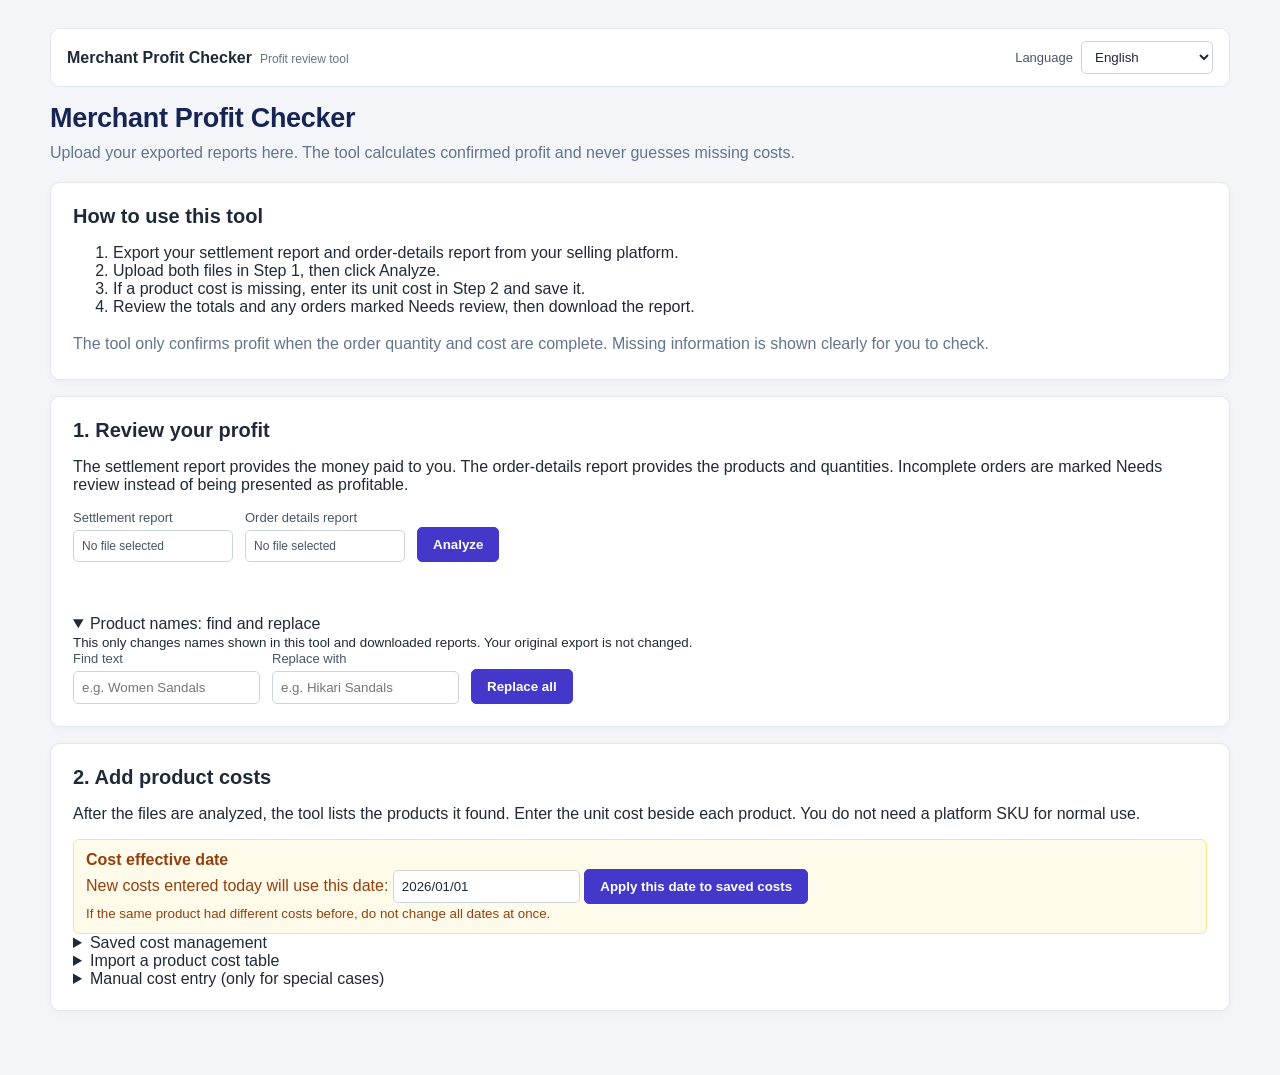
==== static/index.html @ 29466c90 "Add files via upload" ====
<!doctype html>
<html lang="en">
<head>
  <meta charset="utf-8">
  <meta name="viewport" content="width=device-width,initial-scale=1">
  <title>Merchant Profit Checker</title>
  <link rel="stylesheet" href="styles.css?v=20260925-1">
</head>
<body>
<main>
  <style>
    .app-header{display:flex;justify-content:space-between;align-items:center;gap:16px;background:#fff;border:1px solid #e2e8f0;border-radius:10px;padding:12px 16px;margin-bottom:16px}
    .app-header .version{color:#64748b;font-size:12px;margin-left:8px}
    .language-picker{display:flex;align-items:center;gap:8px;min-width:auto}
    .language-picker select{padding:7px 9px;border:1px solid #cbd5e1;border-radius:5px;background:#fff;color:#1e293b}
    .file-picker input[type=file]{position:absolute;width:1px;height:1px;opacity:0}
    .file-picker .file-name{display:block;color:#475569;font-size:12px;white-space:nowrap;overflow:hidden;text-overflow:ellipsis;max-width:280px;border:1px solid #cbd5e1;border-radius:5px;padding:8px;cursor:pointer;background:#fff}
  </style>

  <header class="app-header">
    <div><strong data-i18n="appTitle">Merchant Profit Checker</strong><span class="version" data-i18n="version">Profit review tool</span></div>
    <label class="language-picker"><span data-i18n="language">Language</span><select id="language-select">
      <option value="en">English</option><option value="zh">中文</option><option value="ms">Bahasa Melayu</option>
    </select></label>
  </header>

  <h1 data-i18n="pageTitle">Merchant Profit Checker</h1>
  <p class="sub" data-i18n="safeNotice">Upload your exported reports here. The tool calculates confirmed profit and never guesses missing costs.</p>

  <section id="usage-guide">
    <h2 data-i18n="howTitle">How to use this tool</h2>
    <ol>
      <li data-i18n="howStep1">Export your settlement report and order-details report from your selling platform.</li>
      <li data-i18n="howStep2">Upload both files in Step 1, then click Analyze.</li>
      <li data-i18n="howStep3">If a product cost is missing, enter its unit cost in Step 2 and save it.</li>
      <li data-i18n="howStep4">Review the totals and any orders marked Needs review, then download the report.</li>
    </ol>
    <p class="sub" data-i18n="howNote">The tool only confirms profit when the order quantity and cost are complete. Missing information is shown clearly for you to check.</p>
  </section>

  <section>
    <h2 data-i18n="step1Title">1. Review your profit</h2>
    <p data-i18n="step1Hint">The settlement report provides the money paid to you. The order-details report provides the products and quantities. Incomplete orders are marked Needs review instead of being presented as profitable.</p>
    <form id="analyse">
      <input type="hidden" name="platform" value="auto">
      <label class="file-picker"><span data-i18n="incomeLabel">Settlement report</span><input name="income" type="file" accept=".xlsx,.csv,.tsv" required><span class="file-name" data-empty-file="fileNone">No file selected</span></label>
      <label class="file-picker"><span data-i18n="ordersLabel">Order details report</span><input name="orders" type="file" accept=".xlsx,.csv,.tsv" required><span class="file-name" data-empty-file="fileNone">No file selected</span></label>
      <button data-i18n="analyseButton">Analyze</button>
    </form>
    <div id="summary"></div>
    <p><a id="download" hidden href="/api/download/latest" data-i18n="downloadExcel">Download Excel report</a>　<a id="download-csv" hidden href="/api/download/csv" data-i18n="downloadCsv">Download current order results (CSV)</a></p>
    <div id="missing"></div>
    <details id="name-replace-panel" open>
      <summary data-i18n="renameSummary">Product names: find and replace</summary>
      <small data-i18n="renameHint">This only changes names shown in this tool and downloaded reports. Your original export is not changed.</small>
      <form id="name-replace"><label data-i18n="findText">Find text<input name="find" placeholder="e.g. Women Sandals" data-i18n-placeholder="findPlaceholder" required></label><label data-i18n="replaceText">Replace with<input name="replace" placeholder="e.g. Hikari Sandals" data-i18n-placeholder="replacePlaceholder"></label><button data-i18n="replaceButton">Replace all</button></form>
    </details>
    <div id="orders"></div>
  </section>

  <section>
    <h2 data-i18n="step2Title">2. Add product costs</h2>
    <p data-i18n="step2Hint">After the files are analyzed, the tool lists the products it found. Enter the unit cost beside each product. You do not need a platform SKU for normal use.</p>
    <div class="warning"><b data-i18n="effectiveDateTitle">Cost effective date</b><br><span data-i18n="effectiveDateHint">New costs entered today will use this date:</span> <input id="global-effective-date" value="2026/01/01"> <button id="retime-costs" type="button" data-i18n="retimeButton">Apply this date to saved costs</button><br><small data-i18n="effectiveDateNote">If the same product had different costs before, do not change all dates at once.</small></div>
    <details><summary data-i18n="savedCostsSummary">Saved cost management</summary><small data-i18n="savedCostsHint">Search products and update all variations or one variation. Your report and downloads refresh after saving.</small><br><button id="open-cost-manager" type="button" data-i18n="openCostsButton">Open saved costs</button><div id="cost-manager" hidden></div></details>
    <details><summary data-i18n="costTableSummary">Import a product cost table</summary><small data-i18n="costTableHint">Use columns such as Platform, SKU, Product Name, Unit Cost, Currency and Effective Date. Rows matching the detected platform apply now; other platform rows are retained separately.</small><p><a href="/api/download/cost-template" data-i18n="costTableTemplate">Download cost table template</a></p><form id="cost-table"><label class="file-picker"><span data-i18n="costTableFileLabel">Product cost table</span><input name="cost_table" type="file" accept=".csv,.tsv,.xlsx" required><span class="file-name" data-empty-file="fileNone">No file selected</span></label><button data-i18n="costTableImportButton">Import cost table</button></form><p id="cost-table-result" class="sub"></p></details>
    <details><summary data-i18n="manualCostSummary">Manual cost entry (only for special cases)</summary><form id="cost"><label data-i18n="platformSkuLabel">Platform SKU ID<input name="sku_id" required></label><label data-i18n="unitCostLabel">Unit cost (RM)<input name="amount" type="number" min="0" step="0.01" required></label><label data-i18n="effectiveFromLabel">Effective date<input name="effective_from" placeholder="2026/08/01"></label><label data-i18n="noteLabel">Note<input name="note"></label><button data-i18n="saveCostButton">Save cost</button></form></details>
  </section>
</main>
<script src="app.js?v=20261002-12"></script>
</body>
</html>
---- static/styles.css ----
:root{font-family:"Segoe UI","Microsoft YaHei",Arial,sans-serif;color:#1f2937;background:#f3f5f8}*{box-sizing:border-box}body{margin:0}main{max-width:1220px;margin:0 auto;padding:28px 20px 64px}h1{margin:0;color:#172554;font-size:27px;letter-spacing:-.3px}h2{margin:0;color:#1f2937;font-size:20px}.sub{color:#64748b;margin:7px 0 0;line-height:1.55}section{background:#fff;border:1px solid #e2e8f0;border-radius:10px;padding:22px;margin-top:16px;box-shadow:0 2px 8px #0f172a08}form{display:flex;flex-wrap:wrap;gap:12px;align-items:end}label{display:grid;gap:5px;font-size:13px;min-width:160px;color:#475569}input{padding:8px;border:1px solid #cbd5e1;border-radius:5px;background:#fff;color:#1e293b}input:focus{outline:2px solid #bfdbfe;border-color:#60a5fa}button{background:#4338ca;color:#fff;border:1px solid #4338ca;border-radius:5px;padding:9px 15px;font-weight:600;cursor:pointer}button:hover{background:#3730a3}.warning{color:#92400e;background:#fffbeb;border:1px solid #fde68a;padding:11px 12px;border-radius:6px}.cards{display:grid;grid-template-columns:repeat(auto-fit,minmax(155px,1fr));gap:10px;margin-top:18px}.cards b{background:#fff;border:1px solid #dbe4ef;border-top:3px solid #4f46e5;padding:12px;border-radius:7px;color:#334155;line-height:1.4;font-size:14px}.cards b:nth-child(2){border-top-color:#0f766e}.cards b:nth-child(3){border-top-color:#2563eb}table{border-collapse:separate;border-spacing:0;width:100%;font-size:13px;margin:0}th,td{padding:9px 8px;border-right:1px solid #e5eaf0;border-bottom:1px solid #e5eaf0;text-align:left;vertical-align:top;background:#fff}th{background:#f8fafc;color:#334155;font-weight:650;white-space:nowrap;border-top:1px solid #e5eaf0}th:first-child,td:first-child{border-left:1px solid #e5eaf0}pre{white-space:pre-wrap;background:#172033;color:#dbeafe;padding:12px;border-radius:7px;max-height:300px;overflow:auto}.message{color:#b91c1c}code{background:#eef2ff;padding:2px 4px;border-radius:3px}.order-table-wrap{overflow:auto;max-height:620px;border:1px solid #dbe4ef;border-radius:7px;background:#fff}.order-table-wrap table{min-width:950px}.order-table-wrap thead{position:sticky;top:0;z-index:1}.order-table-wrap input{width:96px;padding:6px}.order-table-wrap small{color:#b45309}.order-heading{display:flex;justify-content:space-between;gap:16px;align-items:flex-start;margin-bottom:10px}.order-heading h3{margin:0;color:#1f2937;font-size:18px}.column-options{position:relative;flex:none}.column-options>button{font-size:13px;padding:7px 11px}.column-options #column-menu{position:absolute;right:0;z-index:4;background:#fff;border:1px solid #cbd5e1;border-radius:7px;box-shadow:0 9px 26px #0f172a22;width:240px;max-height:310px;overflow:auto;padding:6px}.column-options #column-menu label{display:flex;align-items:center;gap:6px;min-width:0;padding:5px 3px;font-size:12px}.column-options #column-menu input{margin:0;padding:0;flex:none}.filter-toggle,.sort-toggle{padding:1px 4px;margin-left:3px;background:#fff;color:#64748b;border:1px solid #cbd5e1;border-radius:3px;font-size:11px;font-weight:600}.filter-toggle:hover,.sort-toggle:hover{background:#eff6ff;color:#2563eb;border-color:#93c5fd}.active-filter{background:#dbeafe!important;color:#1d4ed8!important;border-color:#93c5fd!important}.order-table-wrap td:first-child{max-width:280px}.filter-menu{position:absolute;z-index:20;background:#fff;border:1px solid #b8c3d1;border-radius:7px;box-shadow:0 10px 28px #0f172a30;width:245px;padding:8px;font-size:12px}.filter-menu #filter-search{box-sizing:border-box;width:100%;padding:6px;margin-bottom:5px}.filter-menu>label{display:flex;align-items:center;gap:5px;min-width:0;font-size:12px;padding:2px 0}.filter-menu input[type="checkbox"]{width:auto;margin:0;padding:0;accent-color:#2563eb}.filter-menu #filter-values{max-height:190px;overflow:auto;border-top:1px solid #e2e8f0;border-bottom:1px solid #e2e8f0;padding:3px 0;margin:4px 0}.filter-menu #filter-values label{display:flex;align-items:center;gap:5px;min-width:0;padding:3px 1px;font-size:12px;white-space:nowrap;overflow:hidden;text-overflow:ellipsis}.filter-actions{display:flex;justify-content:flex-end;gap:5px}.filter-actions button{padding:5px 9px;font-size:12px}.filter-actions #filter-clear,.filter-actions #filter-cancel{background:#f8fafc;color:#475569;border-color:#cbd5e1}.date-filters{display:flex;gap:8px;flex-wrap:wrap;align-items:end;padding:10px 12px;background:#f8fafc;border:1px solid #e2e8f0;border-radius:7px;margin-bottom:10px}.date-filters label{min-width:120px;font-size:12px}.date-filters input{padding:6px}.date-filters button{padding:7px 10px;font-size:12px;background:#fff;color:#475569;border-color:#cbd5e1}.date-filters button:hover{background:#f1f5f9}@media(max-width:700px){main{padding:18px 12px}section{padding:16px}.order-heading{flex-direction:column}.cards{grid-template-columns:repeat(2,minmax(0,1fr))}}
/* Keep long product names on one compact line; the column resizer controls the visible prefix. */
.order-table-wrap td.product-cell{white-space:nowrap;overflow:hidden;text-overflow:ellipsis;max-width:100%;vertical-align:top}
.order-table-wrap th.operation-cell,.order-table-wrap td.operation-cell{position:sticky;right:0;z-index:2;background:#fff;box-shadow:-5px 0 8px #0f172a12;min-width:85px;width:85px}.order-table-wrap th.operation-cell{top:0;z-index:4;background:#f8fafc}.order-table-wrap tr{position:relative}.order-table-wrap tbody tr:hover td{background:#f8fbff}
.order-table-wrap tbody tr{cursor:default}.order-table-wrap tbody tr:hover{border-bottom:2px solid #818cf8}.row-resizing,.row-resizing *{cursor:row-resize!important;user-select:none!important}
.order-table-wrap .operation-cell .save-order{padding:6px 11px;line-height:1.2}
.order-table-wrap thead{position:sticky!important;top:0;z-index:10;background:#f8fafc}.order-table-wrap th.operation-cell{position:sticky!important;right:0!important;top:0!important;display:table-cell!important;visibility:visible!important;white-space:nowrap!important;overflow:visible!important;color:#334155!important}.order-table-wrap td.operation-cell{position:sticky!important;right:0!important;visibility:visible!important;z-index:3}.operation-label{display:inline-block;visibility:visible!important;color:#334155!important}
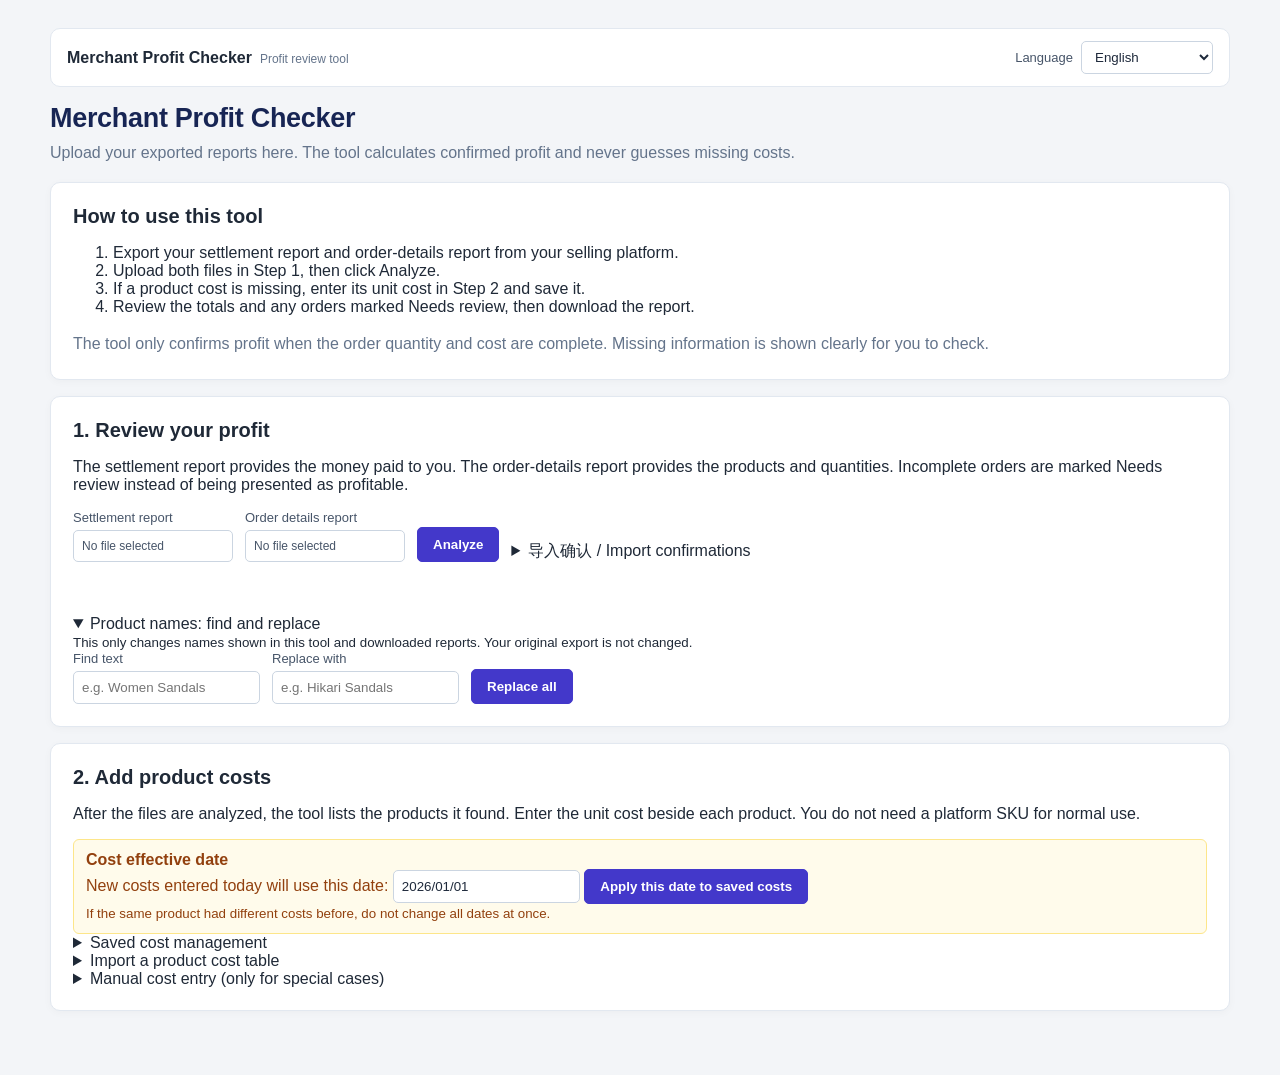
==== commit f39d328c: "Add files via upload" ====
--- a/static/index.html
+++ b/static/index.html
@@ -46,6 +46,17 @@
       <label class="file-picker"><span data-i18n="incomeLabel">Settlement report</span><input name="income" type="file" accept=".xlsx,.csv,.tsv" required><span class="file-name" data-empty-file="fileNone">No file selected</span></label>
       <label class="file-picker"><span data-i18n="ordersLabel">Order details report</span><input name="orders" type="file" accept=".xlsx,.csv,.tsv" required><span class="file-name" data-empty-file="fileNone">No file selected</span></label>
       <button data-i18n="analyseButton">Analyze</button>
+      <details class="import-confirmation">
+        <summary>导入确认 / Import confirmations</summary>
+        <p>只有文件缺少资料或含调整表时才需填写。不确定就保留未确认，系统会停止并说明原因。</p>
+        <label>文件未注明币种时 / Currency if missing
+          <select name="currency"><option value="">未确认 / Not confirmed</option><option>MYR</option><option>USD</option><option>SGD</option><option>GBP</option><option>EUR</option></select>
+        </label>
+        <label>Adjustment 调整表的金额 / Adjustment sheet
+          <select name="adjustments"><option value="">未确认 / Not confirmed</option><option value="included">已包含在主表净到账 / Already included</option><option value="additional">主表未包含，额外计入 / Add separately</option></select>
+        </label>
+        <label><input type="checkbox" name="item_is_unit" value="yes">确认：没有数量栏时，每个不同 Order Item ID 代表一件商品 / Each item ID represents one unit</label>
+      </details>
     </form>
     <div id="summary"></div>
     <p><a id="download" hidden href="/api/download/latest" data-i18n="downloadExcel">Download Excel report</a>　<a id="download-csv" hidden href="/api/download/csv" data-i18n="downloadCsv">Download current order results (CSV)</a></p>
@@ -67,6 +78,7 @@
     <details><summary data-i18n="manualCostSummary">Manual cost entry (only for special cases)</summary><form id="cost"><label data-i18n="platformSkuLabel">Platform SKU ID<input name="sku_id" required></label><label data-i18n="unitCostLabel">Unit cost (RM)<input name="amount" type="number" min="0" step="0.01" required></label><label data-i18n="effectiveFromLabel">Effective date<input name="effective_from" placeholder="2026/08/01"></label><label data-i18n="noteLabel">Note<input name="note"></label><button data-i18n="saveCostButton">Save cost</button></form></details>
   </section>
 </main>
-<script src="app.js?v=20261002-12"></script>
+<dialog id="audit-dialog"><h3>收支来源 / Settlement audit</h3><pre id="audit-content" style="white-space:pre-wrap;max-height:65vh;overflow:auto"></pre><form method="dialog"><button>关闭 / Close</button></form></dialog>
+<script src="app.js?v=20261006-1"></script>
 </body>
 </html>
--- a/static/styles.css
+++ b/static/styles.css
@@ -1,7 +1,11 @@
 :root{font-family:"Segoe UI","Microsoft YaHei",Arial,sans-serif;color:#1f2937;background:#f3f5f8}*{box-sizing:border-box}body{margin:0}main{max-width:1220px;margin:0 auto;padding:28px 20px 64px}h1{margin:0;color:#172554;font-size:27px;letter-spacing:-.3px}h2{margin:0;color:#1f2937;font-size:20px}.sub{color:#64748b;margin:7px 0 0;line-height:1.55}section{background:#fff;border:1px solid #e2e8f0;border-radius:10px;padding:22px;margin-top:16px;box-shadow:0 2px 8px #0f172a08}form{display:flex;flex-wrap:wrap;gap:12px;align-items:end}label{display:grid;gap:5px;font-size:13px;min-width:160px;color:#475569}input{padding:8px;border:1px solid #cbd5e1;border-radius:5px;background:#fff;color:#1e293b}input:focus{outline:2px solid #bfdbfe;border-color:#60a5fa}button{background:#4338ca;color:#fff;border:1px solid #4338ca;border-radius:5px;padding:9px 15px;font-weight:600;cursor:pointer}button:hover{background:#3730a3}.warning{color:#92400e;background:#fffbeb;border:1px solid #fde68a;padding:11px 12px;border-radius:6px}.cards{display:grid;grid-template-columns:repeat(auto-fit,minmax(155px,1fr));gap:10px;margin-top:18px}.cards b{background:#fff;border:1px solid #dbe4ef;border-top:3px solid #4f46e5;padding:12px;border-radius:7px;color:#334155;line-height:1.4;font-size:14px}.cards b:nth-child(2){border-top-color:#0f766e}.cards b:nth-child(3){border-top-color:#2563eb}table{border-collapse:separate;border-spacing:0;width:100%;font-size:13px;margin:0}th,td{padding:9px 8px;border-right:1px solid #e5eaf0;border-bottom:1px solid #e5eaf0;text-align:left;vertical-align:top;background:#fff}th{background:#f8fafc;color:#334155;font-weight:650;white-space:nowrap;border-top:1px solid #e5eaf0}th:first-child,td:first-child{border-left:1px solid #e5eaf0}pre{white-space:pre-wrap;background:#172033;color:#dbeafe;padding:12px;border-radius:7px;max-height:300px;overflow:auto}.message{color:#b91c1c}code{background:#eef2ff;padding:2px 4px;border-radius:3px}.order-table-wrap{overflow:auto;max-height:620px;border:1px solid #dbe4ef;border-radius:7px;background:#fff}.order-table-wrap table{min-width:950px}.order-table-wrap thead{position:sticky;top:0;z-index:1}.order-table-wrap input{width:96px;padding:6px}.order-table-wrap small{color:#b45309}.order-heading{display:flex;justify-content:space-between;gap:16px;align-items:flex-start;margin-bottom:10px}.order-heading h3{margin:0;color:#1f2937;font-size:18px}.column-options{position:relative;flex:none}.column-options>button{font-size:13px;padding:7px 11px}.column-options #column-menu{position:absolute;right:0;z-index:4;background:#fff;border:1px solid #cbd5e1;border-radius:7px;box-shadow:0 9px 26px #0f172a22;width:240px;max-height:310px;overflow:auto;padding:6px}.column-options #column-menu label{display:flex;align-items:center;gap:6px;min-width:0;padding:5px 3px;font-size:12px}.column-options #column-menu input{margin:0;padding:0;flex:none}.filter-toggle,.sort-toggle{padding:1px 4px;margin-left:3px;background:#fff;color:#64748b;border:1px solid #cbd5e1;border-radius:3px;font-size:11px;font-weight:600}.filter-toggle:hover,.sort-toggle:hover{background:#eff6ff;color:#2563eb;border-color:#93c5fd}.active-filter{background:#dbeafe!important;color:#1d4ed8!important;border-color:#93c5fd!important}.order-table-wrap td:first-child{max-width:280px}.filter-menu{position:absolute;z-index:20;background:#fff;border:1px solid #b8c3d1;border-radius:7px;box-shadow:0 10px 28px #0f172a30;width:245px;padding:8px;font-size:12px}.filter-menu #filter-search{box-sizing:border-box;width:100%;padding:6px;margin-bottom:5px}.filter-menu>label{display:flex;align-items:center;gap:5px;min-width:0;font-size:12px;padding:2px 0}.filter-menu input[type="checkbox"]{width:auto;margin:0;padding:0;accent-color:#2563eb}.filter-menu #filter-values{max-height:190px;overflow:auto;border-top:1px solid #e2e8f0;border-bottom:1px solid #e2e8f0;padding:3px 0;margin:4px 0}.filter-menu #filter-values label{display:flex;align-items:center;gap:5px;min-width:0;padding:3px 1px;font-size:12px;white-space:nowrap;overflow:hidden;text-overflow:ellipsis}.filter-actions{display:flex;justify-content:flex-end;gap:5px}.filter-actions button{padding:5px 9px;font-size:12px}.filter-actions #filter-clear,.filter-actions #filter-cancel{background:#f8fafc;color:#475569;border-color:#cbd5e1}.date-filters{display:flex;gap:8px;flex-wrap:wrap;align-items:end;padding:10px 12px;background:#f8fafc;border:1px solid #e2e8f0;border-radius:7px;margin-bottom:10px}.date-filters label{min-width:120px;font-size:12px}.date-filters input{padding:6px}.date-filters button{padding:7px 10px;font-size:12px;background:#fff;color:#475569;border-color:#cbd5e1}.date-filters button:hover{background:#f1f5f9}@media(max-width:700px){main{padding:18px 12px}section{padding:16px}.order-heading{flex-direction:column}.cards{grid-template-columns:repeat(2,minmax(0,1fr))}}
-/* Keep long product names on one compact line; the column resizer controls the visible prefix. */
-.order-table-wrap td.product-cell{white-space:nowrap;overflow:hidden;text-overflow:ellipsis;max-width:100%;vertical-align:top}
+/* Keep each order row at its explicit height. Product text may wrap only inside the height chosen by dragging. */
+.order-table-wrap tbody tr{height:var(--row-height,34px)}
+.order-table-wrap tbody td{height:var(--row-height,34px);max-height:var(--row-height,34px);overflow:hidden}
+.order-table-wrap td.product-cell{overflow:hidden;max-width:100%;vertical-align:top}
+.order-table-wrap td.product-cell .product-text{height:calc(var(--row-height,34px) - 18px);max-height:calc(var(--row-height,34px) - 18px);overflow:hidden;white-space:nowrap;text-overflow:ellipsis;word-break:break-word}
 .order-table-wrap th.operation-cell,.order-table-wrap td.operation-cell{position:sticky;right:0;z-index:2;background:#fff;box-shadow:-5px 0 8px #0f172a12;min-width:85px;width:85px}.order-table-wrap th.operation-cell{top:0;z-index:4;background:#f8fafc}.order-table-wrap tr{position:relative}.order-table-wrap tbody tr:hover td{background:#f8fbff}
 .order-table-wrap tbody tr{cursor:default}.order-table-wrap tbody tr:hover{border-bottom:2px solid #818cf8}.row-resizing,.row-resizing *{cursor:row-resize!important;user-select:none!important}
 .order-table-wrap .operation-cell .save-order{padding:6px 11px;line-height:1.2}
 .order-table-wrap thead{position:sticky!important;top:0;z-index:10;background:#f8fafc}.order-table-wrap th.operation-cell{position:sticky!important;right:0!important;top:0!important;display:table-cell!important;visibility:visible!important;white-space:nowrap!important;overflow:visible!important;color:#334155!important}.order-table-wrap td.operation-cell{position:sticky!important;right:0!important;visibility:visible!important;z-index:3}.operation-label{display:inline-block;visibility:visible!important;color:#334155!important}
+.order-table-wrap tbody tr.row-expanded td.product-cell .product-text{white-space:normal;text-overflow:clip;word-break:break-word}
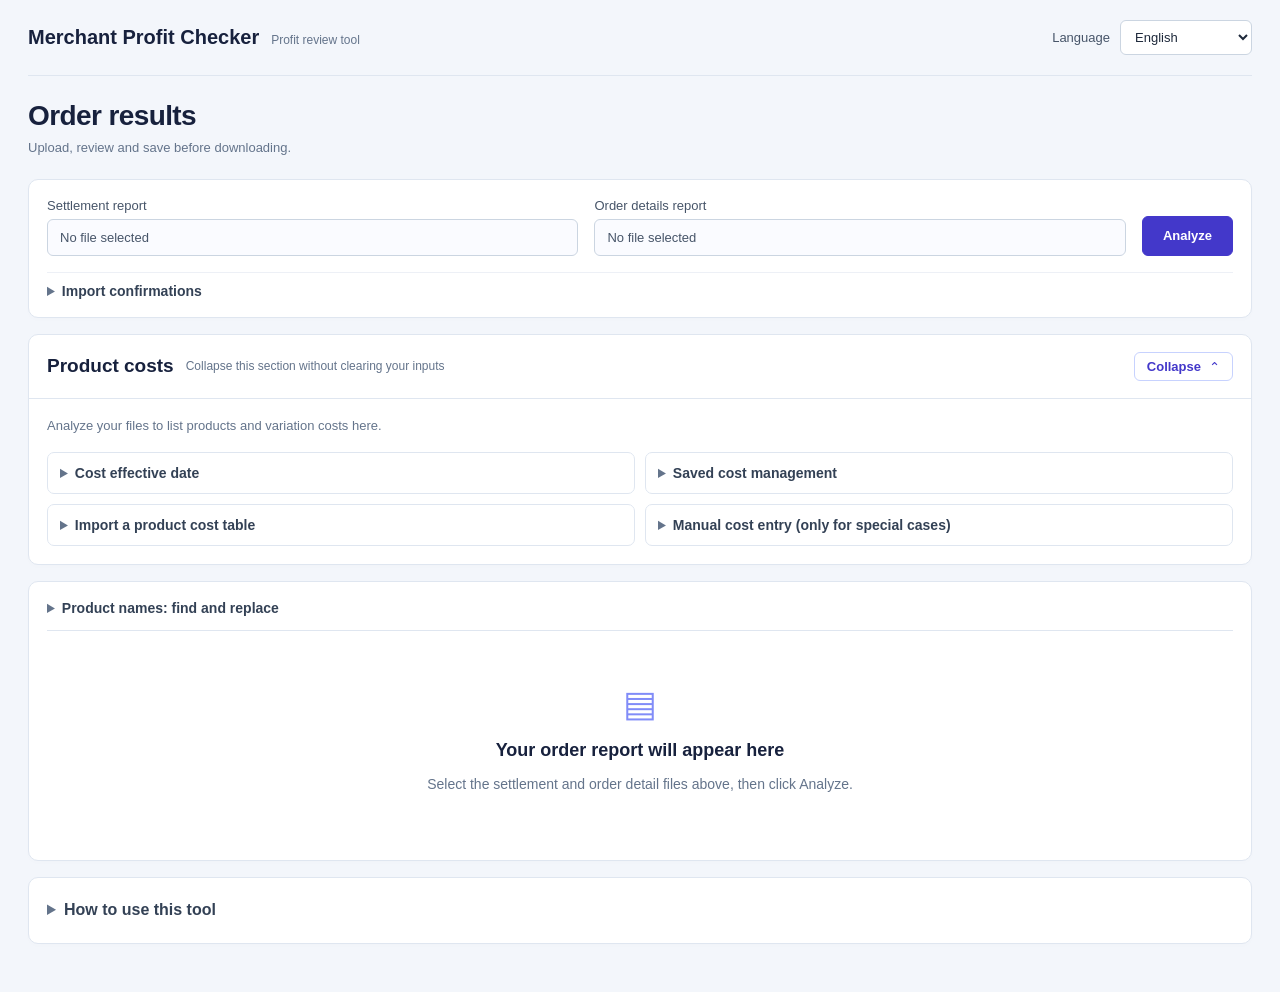
==== commit 7af66628: "Add files via upload" ====
--- a/static/index.html
+++ b/static/index.html
@@ -4,18 +4,10 @@
   <meta charset="utf-8">
   <meta name="viewport" content="width=device-width,initial-scale=1">
   <title>Merchant Profit Checker</title>
-  <link rel="stylesheet" href="styles.css?v=20260925-1">
+  <link rel="stylesheet" href="styles.css?v=20261008-2">
 </head>
 <body>
 <main>
-  <style>
-    .app-header{display:flex;justify-content:space-between;align-items:center;gap:16px;background:#fff;border:1px solid #e2e8f0;border-radius:10px;padding:12px 16px;margin-bottom:16px}
-    .app-header .version{color:#64748b;font-size:12px;margin-left:8px}
-    .language-picker{display:flex;align-items:center;gap:8px;min-width:auto}
-    .language-picker select{padding:7px 9px;border:1px solid #cbd5e1;border-radius:5px;background:#fff;color:#1e293b}
-    .file-picker input[type=file]{position:absolute;width:1px;height:1px;opacity:0}
-    .file-picker .file-name{display:block;color:#475569;font-size:12px;white-space:nowrap;overflow:hidden;text-overflow:ellipsis;max-width:280px;border:1px solid #cbd5e1;border-radius:5px;padding:8px;cursor:pointer;background:#fff}
-  </style>
 
   <header class="app-header">
     <div><strong data-i18n="appTitle">Merchant Profit Checker</strong><span class="version" data-i18n="version">Profit review tool</span></div>
@@ -24,11 +16,55 @@
     </select></label>
   </header>
 
-  <h1 data-i18n="pageTitle">Merchant Profit Checker</h1>
-  <p class="sub" data-i18n="safeNotice">Upload your exported reports here. The tool calculates confirmed profit and never guesses missing costs.</p>
+  <div class="page-heading"><div><h1 data-i18n="orderResults">Order results</h1><p class="sub" data-i18n="workspaceHint">Upload, review and save before downloading.</p></div><div class="download-actions"><a id="download" class="download-primary" hidden href="/api/download/latest" data-i18n="downloadExcel">Download Excel report</a><a id="download-csv" class="download-secondary" hidden href="/api/download/csv" data-i18n="downloadCsv">Download current order results (CSV)</a></div></div>
 
-  <section id="usage-guide">
-    <h2 data-i18n="howTitle">How to use this tool</h2>
+
+
+
+  <section class="upload-panel" aria-label="Import">
+    <h2 class="visually-hidden" data-i18n="step1Title">Review your profit</h2>
+    <form id="analyse">
+      <input type="hidden" name="platform" value="auto">
+      <label class="file-picker"><span data-i18n="incomeLabel">Settlement report</span><input name="income" type="file" accept=".xlsx,.csv,.tsv" required><span class="file-name" data-empty-file="fileNone">No file selected</span></label>
+      <label class="file-picker"><span data-i18n="ordersLabel">Order details report</span><input name="orders" type="file" accept=".xlsx,.csv,.tsv" required><span class="file-name" data-empty-file="fileNone">No file selected</span></label>
+      <button data-i18n="analyseButton">Analyze</button>
+      <details class="import-confirmation">
+        <summary><span data-i18n="importConfirm">导入确认 / Import confirmations</span></summary>
+        <p><span data-i18n="importHint">只有文件缺少资料或含调整表时才需填写。不确定就保留未确认，系统会停止并说明原因。</span></p>
+        <label><span data-i18n="missingCurrency">文件未注明币种时 / Currency if missing</span>
+          <select name="currency"><option value="" data-i18n="unconfirmed">未确认 / Not confirmed</option><option>MYR</option><option>USD</option><option>SGD</option><option>GBP</option><option>EUR</option></select>
+        </label>
+        <label><span data-i18n="adjustmentSheet">Adjustment 调整表的金额 / Adjustment sheet</span>
+          <select name="adjustments"><option value="" data-i18n="unconfirmed">未确认 / Not confirmed</option><option value="included" data-i18n="alreadyIncluded">已包含在主表净到账 / Already included</option><option value="additional" data-i18n="addSeparately">主表未包含，额外计入 / Add separately</option></select>
+        </label>
+        <label><input type="checkbox" name="item_is_unit" value="yes"><span data-i18n="itemIsUnit">确认：没有数量栏时，每个不同 Order Item ID 代表一件商品 / Each item ID represents one unit</span></label>
+      </details>
+    </form>
+  </section>
+  <div id="summary" aria-live="polite"></div>
+
+  <details id="product-cost-panel" class="panel disclosure-panel" open>
+    <summary class="panel-summary"><span class="panel-title" data-i18n="missingHeading">Product costs</span><span class="panel-description" data-i18n="costPanelHint">Maintain variation costs here.</span><span class="disclosure-action"><span class="when-open" data-i18n="collapsePanel">Collapse</span><span class="when-closed" data-i18n="expandPanel">Expand</span><span class="disclosure-chevron" aria-hidden="true">⌄</span></span></summary>
+    <div class="panel-content">
+      <div id="missing"><p class="empty-hint" data-i18n="costEmpty">Analyze your files to list products here.</p></div>
+      <div class="cost-tools">    <details class="cost-tool"><summary data-i18n="effectiveDateTitle">Cost effective date</summary><div class="warning"><b data-i18n="effectiveDateTitle">Cost effective date</b><br><span data-i18n="effectiveDateHint">New costs entered today will use this date:</span> <input id="global-effective-date" value="2026/01/01"> <button id="retime-costs" type="button" data-i18n="retimeButton">Apply this date to saved costs</button><br><small data-i18n="effectiveDateNote">If the same product had different costs before, do not change all dates at once.</small></div></details>
+    <details class="cost-tool"><summary data-i18n="savedCostsSummary">Saved cost management</summary><small data-i18n="savedCostsHint">Search products and update all variations or one variation. Your report and downloads refresh after saving.</small><br><button id="open-cost-manager" type="button" data-i18n="openCostsButton">Open saved costs</button><div id="cost-manager" hidden></div></details>
+    <details class="cost-tool"><summary data-i18n="costTableSummary">Import a product cost table</summary><small data-i18n="costTableHint">Use columns such as Platform, SKU, Product Name, Unit Cost, Currency and Effective Date. Rows matching the detected platform apply now; other platform rows are retained separately.</small><p><a href="/api/download/cost-template" data-i18n="costTableTemplate">Download cost table template</a></p><form id="cost-table"><label class="file-picker"><span data-i18n="costTableFileLabel">Product cost table</span><input name="cost_table" type="file" accept=".csv,.tsv,.xlsx" required><span class="file-name" data-empty-file="fileNone">No file selected</span></label><button data-i18n="costTableImportButton">Import cost table</button></form><p id="cost-table-result" class="sub"></p></details>
+    <details class="cost-tool"><summary data-i18n="manualCostSummary">Manual cost entry (only for special cases)</summary><form id="cost"><label data-i18n="platformSkuLabel">Platform SKU ID<input name="sku_id" required></label><label data-i18n="unitCostLabel">Unit cost (RM)<input name="amount" type="number" min="0" step="0.01" required></label><label data-i18n="effectiveFromLabel">Effective date<input name="effective_from" placeholder="2026/08/01"></label><label data-i18n="noteLabel">Note<input name="note"></label><button data-i18n="saveCostButton">Save cost</button></form></details></div>
+    </div>
+  </details>
+  <section class="report-panel">
+    <details id="name-replace-panel" class="rename-panel">
+      <summary data-i18n="renameSummary">Product names: find and replace</summary>
+      <small data-i18n="renameHint">This only changes names shown in this tool and downloaded reports. Your original export is not changed.</small>
+      <form id="name-replace"><label data-i18n="findText">Find text<input name="find" placeholder="e.g. Women Sandals" data-i18n-placeholder="findPlaceholder" required></label><label data-i18n="replaceText">Replace with<input name="replace" placeholder="e.g. Hikari Sandals" data-i18n-placeholder="replacePlaceholder"></label><button data-i18n="replaceButton">Replace all</button></form>
+    </details>
+    <div id="orders"><div class="empty-report"><span class="empty-report-icon" aria-hidden="true">▤</span><h2 data-i18n="emptyReportTitle">Your order report will appear here</h2><p data-i18n="emptyReportHint">Select both files above, then analyze.</p></div></div>
+  </section>
+
+
+  <details id="usage-guide" class="panel help-panel">
+    <summary data-i18n="howTitle">How to use this tool</summary>
     <ol>
       <li data-i18n="howStep1">Export your settlement report and order-details report from your selling platform.</li>
       <li data-i18n="howStep2">Upload both files in Step 1, then click Analyze.</li>
@@ -36,49 +72,10 @@
       <li data-i18n="howStep4">Review the totals and any orders marked Needs review, then download the report.</li>
     </ol>
     <p class="sub" data-i18n="howNote">The tool only confirms profit when the order quantity and cost are complete. Missing information is shown clearly for you to check.</p>
-  </section>
-
-  <section>
-    <h2 data-i18n="step1Title">1. Review your profit</h2>
-    <p data-i18n="step1Hint">The settlement report provides the money paid to you. The order-details report provides the products and quantities. Incomplete orders are marked Needs review instead of being presented as profitable.</p>
-    <form id="analyse">
-      <input type="hidden" name="platform" value="auto">
-      <label class="file-picker"><span data-i18n="incomeLabel">Settlement report</span><input name="income" type="file" accept=".xlsx,.csv,.tsv" required><span class="file-name" data-empty-file="fileNone">No file selected</span></label>
-      <label class="file-picker"><span data-i18n="ordersLabel">Order details report</span><input name="orders" type="file" accept=".xlsx,.csv,.tsv" required><span class="file-name" data-empty-file="fileNone">No file selected</span></label>
-      <button data-i18n="analyseButton">Analyze</button>
-      <details class="import-confirmation">
-        <summary>导入确认 / Import confirmations</summary>
-        <p>只有文件缺少资料或含调整表时才需填写。不确定就保留未确认，系统会停止并说明原因。</p>
-        <label>文件未注明币种时 / Currency if missing
-          <select name="currency"><option value="">未确认 / Not confirmed</option><option>MYR</option><option>USD</option><option>SGD</option><option>GBP</option><option>EUR</option></select>
-        </label>
-        <label>Adjustment 调整表的金额 / Adjustment sheet
-          <select name="adjustments"><option value="">未确认 / Not confirmed</option><option value="included">已包含在主表净到账 / Already included</option><option value="additional">主表未包含，额外计入 / Add separately</option></select>
-        </label>
-        <label><input type="checkbox" name="item_is_unit" value="yes">确认：没有数量栏时，每个不同 Order Item ID 代表一件商品 / Each item ID represents one unit</label>
-      </details>
-    </form>
-    <div id="summary"></div>
-    <p><a id="download" hidden href="/api/download/latest" data-i18n="downloadExcel">Download Excel report</a>　<a id="download-csv" hidden href="/api/download/csv" data-i18n="downloadCsv">Download current order results (CSV)</a></p>
-    <div id="missing"></div>
-    <details id="name-replace-panel" open>
-      <summary data-i18n="renameSummary">Product names: find and replace</summary>
-      <small data-i18n="renameHint">This only changes names shown in this tool and downloaded reports. Your original export is not changed.</small>
-      <form id="name-replace"><label data-i18n="findText">Find text<input name="find" placeholder="e.g. Women Sandals" data-i18n-placeholder="findPlaceholder" required></label><label data-i18n="replaceText">Replace with<input name="replace" placeholder="e.g. Hikari Sandals" data-i18n-placeholder="replacePlaceholder"></label><button data-i18n="replaceButton">Replace all</button></form>
-    </details>
-    <div id="orders"></div>
-  </section>
-
-  <section>
-    <h2 data-i18n="step2Title">2. Add product costs</h2>
-    <p data-i18n="step2Hint">After the files are analyzed, the tool lists the products it found. Enter the unit cost beside each product. You do not need a platform SKU for normal use.</p>
-    <div class="warning"><b data-i18n="effectiveDateTitle">Cost effective date</b><br><span data-i18n="effectiveDateHint">New costs entered today will use this date:</span> <input id="global-effective-date" value="2026/01/01"> <button id="retime-costs" type="button" data-i18n="retimeButton">Apply this date to saved costs</button><br><small data-i18n="effectiveDateNote">If the same product had different costs before, do not change all dates at once.</small></div>
-    <details><summary data-i18n="savedCostsSummary">Saved cost management</summary><small data-i18n="savedCostsHint">Search products and update all variations or one variation. Your report and downloads refresh after saving.</small><br><button id="open-cost-manager" type="button" data-i18n="openCostsButton">Open saved costs</button><div id="cost-manager" hidden></div></details>
-    <details><summary data-i18n="costTableSummary">Import a product cost table</summary><small data-i18n="costTableHint">Use columns such as Platform, SKU, Product Name, Unit Cost, Currency and Effective Date. Rows matching the detected platform apply now; other platform rows are retained separately.</small><p><a href="/api/download/cost-template" data-i18n="costTableTemplate">Download cost table template</a></p><form id="cost-table"><label class="file-picker"><span data-i18n="costTableFileLabel">Product cost table</span><input name="cost_table" type="file" accept=".csv,.tsv,.xlsx" required><span class="file-name" data-empty-file="fileNone">No file selected</span></label><button data-i18n="costTableImportButton">Import cost table</button></form><p id="cost-table-result" class="sub"></p></details>
-    <details><summary data-i18n="manualCostSummary">Manual cost entry (only for special cases)</summary><form id="cost"><label data-i18n="platformSkuLabel">Platform SKU ID<input name="sku_id" required></label><label data-i18n="unitCostLabel">Unit cost (RM)<input name="amount" type="number" min="0" step="0.01" required></label><label data-i18n="effectiveFromLabel">Effective date<input name="effective_from" placeholder="2026/08/01"></label><label data-i18n="noteLabel">Note<input name="note"></label><button data-i18n="saveCostButton">Save cost</button></form></details>
-  </section>
+  </details>
 </main>
-<dialog id="audit-dialog"><h3>收支来源 / Settlement audit</h3><pre id="audit-content" style="white-space:pre-wrap;max-height:65vh;overflow:auto"></pre><form method="dialog"><button>关闭 / Close</button></form></dialog>
-<script src="app.js?v=20261006-1"></script>
+<dialog id="audit-dialog"><h3><span data-i18n="auditTitle">收支来源 / Settlement audit</span></h3><pre id="audit-content" style="white-space:pre-wrap;max-height:65vh;overflow:auto"></pre><form method="dialog"><button><span data-i18n="close">关闭 / Close</span></button></form></dialog>
+<script src="i18n.js?v=20261008-2"></script>
+<script src="app.js?v=20261008-2"></script>
 </body>
 </html>
--- a/static/styles.css
+++ b/static/styles.css
@@ -1,11 +1,161 @@
-:root{font-family:"Segoe UI","Microsoft YaHei",Arial,sans-serif;color:#1f2937;background:#f3f5f8}*{box-sizing:border-box}body{margin:0}main{max-width:1220px;margin:0 auto;padding:28px 20px 64px}h1{margin:0;color:#172554;font-size:27px;letter-spacing:-.3px}h2{margin:0;color:#1f2937;font-size:20px}.sub{color:#64748b;margin:7px 0 0;line-height:1.55}section{background:#fff;border:1px solid #e2e8f0;border-radius:10px;padding:22px;margin-top:16px;box-shadow:0 2px 8px #0f172a08}form{display:flex;flex-wrap:wrap;gap:12px;align-items:end}label{display:grid;gap:5px;font-size:13px;min-width:160px;color:#475569}input{padding:8px;border:1px solid #cbd5e1;border-radius:5px;background:#fff;color:#1e293b}input:focus{outline:2px solid #bfdbfe;border-color:#60a5fa}button{background:#4338ca;color:#fff;border:1px solid #4338ca;border-radius:5px;padding:9px 15px;font-weight:600;cursor:pointer}button:hover{background:#3730a3}.warning{color:#92400e;background:#fffbeb;border:1px solid #fde68a;padding:11px 12px;border-radius:6px}.cards{display:grid;grid-template-columns:repeat(auto-fit,minmax(155px,1fr));gap:10px;margin-top:18px}.cards b{background:#fff;border:1px solid #dbe4ef;border-top:3px solid #4f46e5;padding:12px;border-radius:7px;color:#334155;line-height:1.4;font-size:14px}.cards b:nth-child(2){border-top-color:#0f766e}.cards b:nth-child(3){border-top-color:#2563eb}table{border-collapse:separate;border-spacing:0;width:100%;font-size:13px;margin:0}th,td{padding:9px 8px;border-right:1px solid #e5eaf0;border-bottom:1px solid #e5eaf0;text-align:left;vertical-align:top;background:#fff}th{background:#f8fafc;color:#334155;font-weight:650;white-space:nowrap;border-top:1px solid #e5eaf0}th:first-child,td:first-child{border-left:1px solid #e5eaf0}pre{white-space:pre-wrap;background:#172033;color:#dbeafe;padding:12px;border-radius:7px;max-height:300px;overflow:auto}.message{color:#b91c1c}code{background:#eef2ff;padding:2px 4px;border-radius:3px}.order-table-wrap{overflow:auto;max-height:620px;border:1px solid #dbe4ef;border-radius:7px;background:#fff}.order-table-wrap table{min-width:950px}.order-table-wrap thead{position:sticky;top:0;z-index:1}.order-table-wrap input{width:96px;padding:6px}.order-table-wrap small{color:#b45309}.order-heading{display:flex;justify-content:space-between;gap:16px;align-items:flex-start;margin-bottom:10px}.order-heading h3{margin:0;color:#1f2937;font-size:18px}.column-options{position:relative;flex:none}.column-options>button{font-size:13px;padding:7px 11px}.column-options #column-menu{position:absolute;right:0;z-index:4;background:#fff;border:1px solid #cbd5e1;border-radius:7px;box-shadow:0 9px 26px #0f172a22;width:240px;max-height:310px;overflow:auto;padding:6px}.column-options #column-menu label{display:flex;align-items:center;gap:6px;min-width:0;padding:5px 3px;font-size:12px}.column-options #column-menu input{margin:0;padding:0;flex:none}.filter-toggle,.sort-toggle{padding:1px 4px;margin-left:3px;background:#fff;color:#64748b;border:1px solid #cbd5e1;border-radius:3px;font-size:11px;font-weight:600}.filter-toggle:hover,.sort-toggle:hover{background:#eff6ff;color:#2563eb;border-color:#93c5fd}.active-filter{background:#dbeafe!important;color:#1d4ed8!important;border-color:#93c5fd!important}.order-table-wrap td:first-child{max-width:280px}.filter-menu{position:absolute;z-index:20;background:#fff;border:1px solid #b8c3d1;border-radius:7px;box-shadow:0 10px 28px #0f172a30;width:245px;padding:8px;font-size:12px}.filter-menu #filter-search{box-sizing:border-box;width:100%;padding:6px;margin-bottom:5px}.filter-menu>label{display:flex;align-items:center;gap:5px;min-width:0;font-size:12px;padding:2px 0}.filter-menu input[type="checkbox"]{width:auto;margin:0;padding:0;accent-color:#2563eb}.filter-menu #filter-values{max-height:190px;overflow:auto;border-top:1px solid #e2e8f0;border-bottom:1px solid #e2e8f0;padding:3px 0;margin:4px 0}.filter-menu #filter-values label{display:flex;align-items:center;gap:5px;min-width:0;padding:3px 1px;font-size:12px;white-space:nowrap;overflow:hidden;text-overflow:ellipsis}.filter-actions{display:flex;justify-content:flex-end;gap:5px}.filter-actions button{padding:5px 9px;font-size:12px}.filter-actions #filter-clear,.filter-actions #filter-cancel{background:#f8fafc;color:#475569;border-color:#cbd5e1}.date-filters{display:flex;gap:8px;flex-wrap:wrap;align-items:end;padding:10px 12px;background:#f8fafc;border:1px solid #e2e8f0;border-radius:7px;margin-bottom:10px}.date-filters label{min-width:120px;font-size:12px}.date-filters input{padding:6px}.date-filters button{padding:7px 10px;font-size:12px;background:#fff;color:#475569;border-color:#cbd5e1}.date-filters button:hover{background:#f1f5f9}@media(max-width:700px){main{padding:18px 12px}section{padding:16px}.order-heading{flex-direction:column}.cards{grid-template-columns:repeat(2,minmax(0,1fr))}}
+:root{font-family:"Segoe UI","Microsoft YaHei",Arial,sans-serif;color:#18243e;background:#f3f6fb;font-synthesis:none;--primary:#4338ca;--border:#dfe6f0;--muted:#64748b}
+*{box-sizing:border-box}
+[hidden]{display:none!important}
+body{margin:0}
+main{max-width:1560px;margin:0 auto;padding:0 28px 48px}
+h1{margin:0;font-size:28px;letter-spacing:-.6px;color:#17213d}
+h2,h3{color:#17213d}
+a{color:var(--primary);text-underline-offset:3px}
+button,input,select{font:inherit}
+button,a,input,select,summary{touch-action:manipulation}
+button{background:var(--primary);color:white;border:1px solid var(--primary);border-radius:6px;padding:9px 14px;font-size:13px;font-weight:600;cursor:pointer;line-height:1.35}
+button:hover{background:#3730a3}
+button:disabled{cursor:not-allowed;opacity:.48}
+:focus-visible{outline:3px solid #a5b4fc;outline-offset:2px}
+input,select{padding:8px 10px;border:1px solid #cbd5e1;border-radius:6px;background:white;color:#1e293b;min-width:0}
+input:focus{outline:2px solid #c7d2fe;border-color:#818cf8}
+input[type=checkbox]{accent-color:var(--primary);width:16px;height:16px}
+label{display:grid;gap:6px;font-size:13px;min-width:0;color:#475569}
+form{display:flex;flex-wrap:wrap;gap:12px;align-items:end}
+summary{cursor:pointer;color:#334155;font-weight:600;font-size:14px}
+summary::marker{color:#64748b}
+.sub,small,.empty-hint{color:var(--muted);line-height:1.6}
+.sub{font-size:13px;margin:6px 0 0}
+.app-header{display:flex;justify-content:space-between;align-items:center;gap:16px;padding:20px 0;border-bottom:1px solid var(--border);margin-bottom:24px}
+.app-header strong{font-size:20px;color:#17213d}
+.app-header .version{font-size:12px;color:var(--muted);margin-left:12px}
+.language-picker{display:flex;align-items:center;gap:10px;flex-shrink:0}
+.language-picker select{max-width:180px}
+.page-heading{display:flex;align-items:center;justify-content:space-between;gap:20px;margin-bottom:20px}
+.download-actions{display:flex;flex-wrap:wrap;justify-content:flex-end;gap:10px}
+.download-actions a{padding:10px 15px;border:1px solid var(--primary);border-radius:6px;text-decoration:none;font-size:13px;font-weight:600;text-align:center}
+.download-primary{background:var(--primary);color:white}
+.download-secondary{background:white}
+.download-actions a:hover{box-shadow:0 0 0 3px #e0e7ff}
+section,.panel{background:#fff;border:1px solid var(--border);border-radius:10px;padding:18px;margin-top:16px;box-shadow:0 2px 6px #0f172a03}
+.upload-panel{margin:0}
+#analyse{gap:16px}
+.file-picker{flex:1 1 260px;position:relative}
+.file-picker input[type=file]{position:absolute;width:1px;height:1px;opacity:0}
+.file-picker:focus-within .file-name{outline:3px solid #a5b4fc;outline-offset:2px}
+.file-name{display:block;white-space:nowrap;overflow:hidden;text-overflow:ellipsis;padding:10px 12px;cursor:pointer;border:1px solid #cbd5e1;border-radius:6px;background:#fafbff;max-width:100%;font-size:13px}
+#analyse>button{padding:10px 20px}
+.import-confirmation{flex-basis:100%;border-top:1px solid #edf0f6;padding-top:10px}
+.import-confirmation>p{font-size:13px;color:var(--muted)}
+.import-confirmation label{max-width:760px;margin-top:12px}
+.import-confirmation label:has(input[type=checkbox]){display:flex;align-items:flex-start;gap:8px}
+.import-confirmation select{width:100%}
+#summary:not(:empty){margin:18px 0}
+.cards{display:grid;grid-template-columns:repeat(3,minmax(0,1fr));gap:12px}
+.cards>b{display:block;background:white;border:1px solid var(--border);border-radius:9px;padding:16px 18px;font-size:18px;line-height:1.55;color:#18243e;font-variant-numeric:tabular-nums}
+.cards>b:nth-child(-n+3)::first-line{font-size:13px;color:#475569}
+.cards>b:nth-child(3){border-color:#c7d2fe}
+.cards>b.summary-filter{font-size:14px;padding:10px 16px}
+.cards>b[data-summary-filter=needs_review]{background:#fffbeb;border-color:#fde68a;color:#92400e}
+.cards>b[data-summary-filter=loss]{background:#fff5f5;border-color:#fecaca;color:#b91c1c}
+.disclosure-panel{padding:0;overflow:clip}
+.panel-summary{display:flex;align-items:center;gap:12px;padding:17px 18px;list-style:none}
+.panel-summary::-webkit-details-marker{display:none}
+.panel-title{font-size:19px;font-weight:700;color:#17213d}
+.panel-description{font-size:12px;font-weight:400;color:var(--muted)}
+.disclosure-action{display:flex;align-items:center;gap:8px;margin-left:auto;color:var(--primary);font-size:13px;white-space:nowrap;border:1px solid #c7d2fe;border-radius:6px;padding:6px 12px}
+.disclosure-panel[open]>.panel-summary{border-bottom:1px solid var(--border)}
+.disclosure-panel[open]>.panel-summary .when-closed,.disclosure-panel:not([open])>.panel-summary .when-open{display:none}
+.disclosure-panel[open]>.panel-summary .disclosure-chevron{transform:rotate(180deg)}
+.panel-content{padding:16px 18px 18px}
+#missing>h3{display:none}
+#missing>p{font-size:13px;line-height:1.65;margin:0 0 14px;color:var(--muted)}
+.cost-group{border:1px solid var(--border);border-radius:7px;margin-top:10px;padding:12px;background:white}
+.cost-group>summary{font-size:14px;overflow-wrap:anywhere}
+.default-cost,.selected-cost{display:flex;align-items:end;gap:8px;flex-wrap:wrap;margin:12px 0}
+.default-cost label,.selected-cost label{width:240px}
+.default-cost input,.selected-cost input{width:100%}
+.default-cost button,.selected-cost button{max-width:100%}
+.save-product-cost,.save-selected-cost,.save-variation-cost{color:var(--primary);background:#fff;border-color:#a5b4fc}
+.save-product-cost:hover,.save-selected-cost:hover,.save-variation-cost:hover{background:#eef2ff}
+.cost-group table input[type=number]{width:min(100%,220px)}
+.cost-group th,.cost-group td{vertical-align:middle}
+.cost-group table{table-layout:fixed}
+.cost-group th:first-child{width:58px}
+.cost-group th:last-child{width:160px}
+.cost-group td{overflow-wrap:anywhere}
+.cost-tools{display:grid;grid-template-columns:repeat(2,minmax(0,1fr));gap:10px;margin-top:16px}
+.cost-tool{min-width:0;border:1px solid var(--border);border-radius:7px;padding:12px}
+.cost-tool[open]{grid-column:1/-1}
+.cost-tool>small{display:block;margin:10px 0}
+.cost-tool form{margin-top:12px}
+.cost-tool form label{flex:1 1 180px}
+.warning{font-size:13px;color:#92400e;background:#fffbeb;border:1px solid #fde68a;padding:12px;border-radius:6px;line-height:1.7;margin-top:12px}
+.warning input{max-width:160px}
+.warning button{margin:6px}
+#cost-manager-search{width:100%;margin-top:12px}
+.rename-panel{margin:0 0 16px;border-bottom:1px solid var(--border);padding-bottom:14px}
+.rename-panel[open]>small{display:block;margin:10px 0}
+.rename-panel form label{flex:1 1 220px}
+.rename-panel form button{flex:none}
+.empty-report{text-align:center;padding:36px 12px}
+.empty-report h2{font-size:18px}
+.empty-report p{font-size:14px;color:var(--muted)}
+.empty-report-icon{font-size:36px;color:#818cf8}
+.help-panel{font-size:14px;line-height:1.8}
+.help-panel>summary{font-size:16px}
+.help-panel li{padding:4px}
+dialog{width:min(650px,calc(100vw - 32px));max-height:85vh;border:1px solid var(--border);border-radius:12px;box-shadow:0 20px 70px #0f172a33;padding:24px;color:#17213d}
+dialog::backdrop{background:#0f172a66}
+dialog h3{margin-top:0}
+dialog form{justify-content:flex-end}
+.message{color:#b91c1c}
+code{background:#eef2ff;padding:2px 4px;border-radius:3px}
+.visually-hidden{position:absolute;width:1px;height:1px;overflow:hidden;clip-path:inset(50%);white-space:nowrap}
+table{border-collapse:separate;border-spacing:0;width:100%;font-size:13px;margin:0}th,td{padding:9px 8px;border-right:1px solid #e5eaf0;border-bottom:1px solid #e5eaf0;text-align:left;vertical-align:top;background:#fff}th{background:#f8fafc;color:#334155;font-weight:650;white-space:nowrap;border-top:1px solid #e5eaf0}th:first-child,td:first-child{border-left:1px solid #e5eaf0}pre{white-space:pre-wrap;background:#172033;color:#dbeafe;padding:12px;border-radius:7px;max-height:300px;overflow:auto}.message{color:#b91c1c}code{background:#eef2ff;padding:2px 4px;border-radius:3px}.order-table-wrap{overflow:auto;max-height:620px;border:1px solid #dbe4ef;border-radius:7px;background:#fff}.order-table-wrap table{min-width:950px}.order-table-wrap input{width:100%}.order-table-wrap small{color:#b45309}.order-heading{display:flex;justify-content:space-between;gap:16px;align-items:flex-start;margin-bottom:10px}.order-heading h3{margin:0;color:#1f2937;font-size:18px}.column-options{position:relative;flex:none}.column-options>button{font-size:13px;padding:7px 11px}.column-options #column-menu{position:absolute;right:0;z-index:4;background:#fff;border:1px solid #cbd5e1;border-radius:7px;box-shadow:0 9px 26px #0f172a22;width:240px;max-height:310px;overflow:auto;padding:6px}.column-options #column-menu label{display:flex;align-items:center;gap:6px;min-width:0;padding:5px 3px;font-size:12px}.column-options #column-menu input{margin:0;padding:0;flex:none}.filter-toggle,.sort-toggle{padding:1px 4px;margin-left:3px;background:#fff;color:#64748b;border:1px solid #cbd5e1;border-radius:3px;font-size:11px;font-weight:600}.filter-toggle:hover,.sort-toggle:hover{background:#eff6ff;color:#2563eb;border-color:#93c5fd}.active-filter{background:#dbeafe!important;color:#1d4ed8!important;border-color:#93c5fd!important}.order-table-wrap td:first-child{max-width:280px}.filter-menu{position:absolute;z-index:20;background:#fff;border:1px solid #b8c3d1;border-radius:7px;box-shadow:0 10px 28px #0f172a30;width:245px;padding:8px;font-size:12px}.filter-menu #filter-search{box-sizing:border-box;width:100%;padding:6px;margin-bottom:5px}.filter-menu>label{display:flex;align-items:center;gap:5px;min-width:0;font-size:12px;padding:2px 0}.filter-menu input[type="checkbox"]{width:auto;margin:0;padding:0;accent-color:#2563eb}.filter-menu #filter-values{max-height:190px;overflow:auto;border-top:1px solid #e2e8f0;border-bottom:1px solid #e2e8f0;padding:3px 0;margin:4px 0}.filter-menu #filter-values label{display:flex;align-items:center;gap:5px;min-width:0;padding:3px 1px;font-size:12px;white-space:nowrap;overflow:hidden;text-overflow:ellipsis}.filter-actions{display:flex;justify-content:flex-end;gap:5px}.filter-actions button{padding:5px 9px;font-size:12px}.filter-actions #filter-clear,.filter-actions #filter-cancel{background:#f8fafc;color:#475569;border-color:#cbd5e1}
 /* Keep each order row at its explicit height. Product text may wrap only inside the height chosen by dragging. */
+.cards small{display:block;font-size:12px;font-weight:400;line-height:1.5;margin-top:5px}
+.cards .summary-filter{cursor:pointer}
+.cards .summary-filter[aria-pressed="true"]{outline:2px solid #4f46e5;outline-offset:-2px}
+.cards .summary-filter:focus-visible{outline:3px solid #2563eb}
 .order-table-wrap tbody tr{height:var(--row-height,34px)}
-.order-table-wrap tbody td{height:var(--row-height,34px);max-height:var(--row-height,34px);overflow:hidden}
+.order-table-wrap tbody td{height:var(--row-height,34px);max-height:var(--row-height,34px);padding:4px 8px;overflow:hidden;line-height:24px}
+.order-table-wrap tbody input{height:24px;padding:2px 6px;font-size:13px;line-height:18px;font-variant-numeric:tabular-nums}
+.order-table-wrap .cell-content{height:calc(var(--row-height,34px) - 9px);max-height:calc(var(--row-height,34px) - 9px);overflow:hidden;line-height:24px;overflow-wrap:anywhere}
+.order-table-wrap .status-needs_review{color:#92400e;font-weight:600}
+.order-table-wrap .status-confirmed{color:#047857;font-weight:600}
+.order-table-wrap .show-audit{max-width:100%;white-space:nowrap;overflow:hidden;text-overflow:ellipsis;border:none;color:var(--primary)!important;font-size:13px;line-height:24px}
 .order-table-wrap td.product-cell{overflow:hidden;max-width:100%;vertical-align:top}
-.order-table-wrap td.product-cell .product-text{height:calc(var(--row-height,34px) - 18px);max-height:calc(var(--row-height,34px) - 18px);overflow:hidden;white-space:nowrap;text-overflow:ellipsis;word-break:break-word}
-.order-table-wrap th.operation-cell,.order-table-wrap td.operation-cell{position:sticky;right:0;z-index:2;background:#fff;box-shadow:-5px 0 8px #0f172a12;min-width:85px;width:85px}.order-table-wrap th.operation-cell{top:0;z-index:4;background:#f8fafc}.order-table-wrap tr{position:relative}.order-table-wrap tbody tr:hover td{background:#f8fbff}
+.order-table-wrap td.product-cell .product-text{height:16px;max-height:calc(var(--row-height,34px) - 9px);overflow:hidden;margin-top:4px}
+.order-table-wrap tr.row-expanded td.product-cell .product-text{height:calc(var(--row-height,34px) - 9px);margin-top:0}
+.order-table-wrap .product-name{white-space:nowrap;overflow:hidden;text-overflow:ellipsis;line-height:16px}
+.order-table-wrap th.operation-cell,.order-table-wrap td.operation-cell{position:sticky;right:0;z-index:3;background:#fff;box-shadow:-5px 0 8px #0f172a12;min-width:85px;width:85px}
+.order-table-wrap th.operation-cell{top:0;z-index:4;background:#f8fafc;white-space:nowrap;overflow:visible;color:#334155}
+.order-table-wrap tr{position:relative}
+.order-table-wrap tbody tr:hover td{background:#f8fbff}
 .order-table-wrap tbody tr{cursor:default}.order-table-wrap tbody tr:hover{border-bottom:2px solid #818cf8}.row-resizing,.row-resizing *{cursor:row-resize!important;user-select:none!important}
-.order-table-wrap .operation-cell .save-order{padding:6px 11px;line-height:1.2}
-.order-table-wrap thead{position:sticky!important;top:0;z-index:10;background:#f8fafc}.order-table-wrap th.operation-cell{position:sticky!important;right:0!important;top:0!important;display:table-cell!important;visibility:visible!important;white-space:nowrap!important;overflow:visible!important;color:#334155!important}.order-table-wrap td.operation-cell{position:sticky!important;right:0!important;visibility:visible!important;z-index:3}.operation-label{display:inline-block;visibility:visible!important;color:#334155!important}
-.order-table-wrap tbody tr.row-expanded td.product-cell .product-text{white-space:normal;text-overflow:clip;word-break:break-word}
+.order-table-wrap .operation-cell .save-order{height:24px;padding:2px 10px;line-height:18px;font-size:12px;color:var(--primary);background:white;border-color:#a5b4fc}
+.order-table-wrap thead{position:sticky;top:0;z-index:10;background:#f8fafc}
+.operation-label{display:inline-block;color:#334155}
+.order-table-wrap tbody tr.row-expanded .product-name{white-space:normal;text-overflow:clip;overflow-wrap:anywhere}
+.product-name-tooltip{position:fixed;z-index:1000;pointer-events:none;max-width:min(480px,calc(100vw - 16px));padding:10px 12px;border:1px solid #475569;border-radius:6px;background:#172033;color:#fff;box-shadow:0 4px 16px #0f172a33;white-space:pre-wrap;overflow-wrap:anywhere;font-size:13px;line-height:1.5}
+@media(max-width:900px){
+ main{padding:0 16px 32px}
+ .app-header .version{display:none}
+ .page-heading{align-items:flex-start;flex-direction:column}
+ .download-actions{justify-content:flex-start}
+ .panel-description{display:none}
+ .cards>b{padding:12px;font-size:16px}
+ .cost-tools{grid-template-columns:1fr}
+ .cost-group{overflow:auto}
+ .cost-group table{min-width:520px}
+}
+@media(max-width:560px){
+ .app-header{gap:8px}
+ .app-header strong{font-size:16px}
+ .language-picker>span{display:none}
+ .language-picker select{max-width:130px;font-size:12px}
+ h1{font-size:24px}
+ .cards{grid-template-columns:1fr}
+ .order-heading{flex-direction:column}
+ .panel-content{padding:12px}
+ .panel-summary{padding:14px 12px}
+ .download-actions a{flex:1 1 140px}
+ .file-picker{flex-basis:100%}
+ .cost-group{padding:10px}
+}
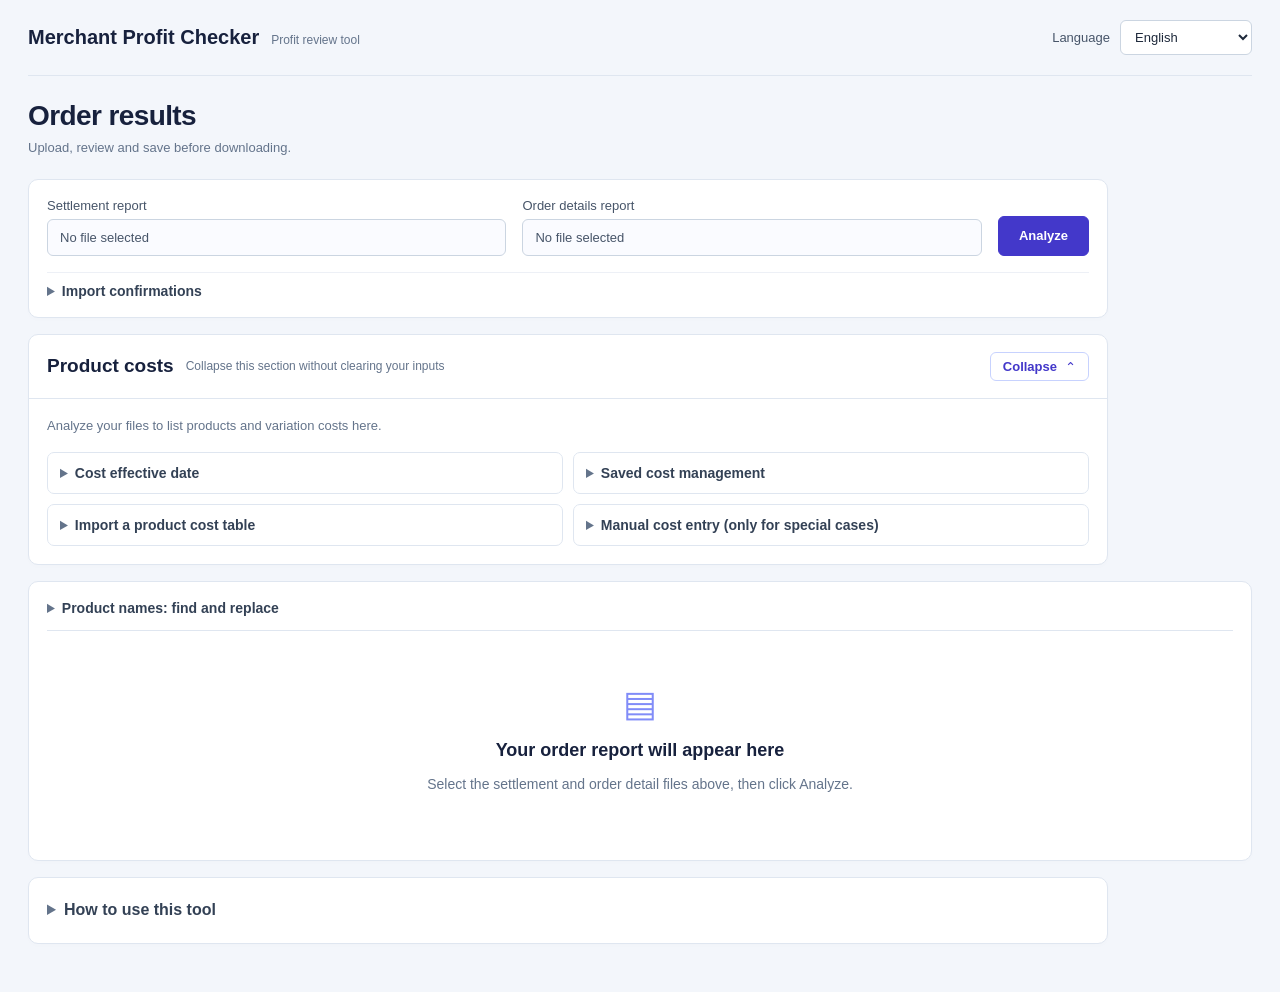
==== commit f69a52f0: "Add files via upload" ====
--- a/static/index.html
+++ b/static/index.html
@@ -4,7 +4,7 @@
   <meta charset="utf-8">
   <meta name="viewport" content="width=device-width,initial-scale=1">
   <title>Merchant Profit Checker</title>
-  <link rel="stylesheet" href="styles.css?v=20261008-2">
+  <link rel="stylesheet" href="styles.css?v=20261008-3">
 </head>
 <body>
 <main>
@@ -75,7 +75,7 @@
   </details>
 </main>
 <dialog id="audit-dialog"><h3><span data-i18n="auditTitle">收支来源 / Settlement audit</span></h3><pre id="audit-content" style="white-space:pre-wrap;max-height:65vh;overflow:auto"></pre><form method="dialog"><button><span data-i18n="close">关闭 / Close</span></button></form></dialog>
-<script src="i18n.js?v=20261008-2"></script>
-<script src="app.js?v=20261008-2"></script>
+<script src="i18n.js?v=20261008-3"></script>
+<script src="app.js?v=20261008-3"></script>
 </body>
 </html>
--- a/static/styles.css
+++ b/static/styles.css
@@ -2,7 +2,7 @@
 *{box-sizing:border-box}
 [hidden]{display:none!important}
 body{margin:0}
-main{max-width:1560px;margin:0 auto;padding:0 28px 48px}
+main{max-width:1920px;margin:0 auto;padding:0 28px 48px}
 h1{margin:0;font-size:28px;letter-spacing:-.6px;color:#17213d}
 h2,h3{color:#17213d}
 a{color:var(--primary);text-underline-offset:3px}
@@ -34,6 +34,8 @@
 .download-actions a:hover{box-shadow:0 0 0 3px #e0e7ff}
 section,.panel{background:#fff;border:1px solid var(--border);border-radius:10px;padding:18px;margin-top:16px;box-shadow:0 2px 6px #0f172a03}
 .upload-panel{margin:0}
+.upload-panel,#summary,#product-cost-panel,.help-panel,.page-heading{max-width:1080px}
+#product-cost-panel .panel-content{max-height:520px;overflow:auto}
 #analyse{gap:16px}
 .file-picker{flex:1 1 260px;position:relative}
 .file-picker input[type=file]{position:absolute;width:1px;height:1px;opacity:0}
@@ -50,9 +52,6 @@
 .cards>b{display:block;background:white;border:1px solid var(--border);border-radius:9px;padding:16px 18px;font-size:18px;line-height:1.55;color:#18243e;font-variant-numeric:tabular-nums}
 .cards>b:nth-child(-n+3)::first-line{font-size:13px;color:#475569}
 .cards>b:nth-child(3){border-color:#c7d2fe}
-.cards>b.summary-filter{font-size:14px;padding:10px 16px}
-.cards>b[data-summary-filter=needs_review]{background:#fffbeb;border-color:#fde68a;color:#92400e}
-.cards>b[data-summary-filter=loss]{background:#fff5f5;border-color:#fecaca;color:#b91c1c}
 .disclosure-panel{padding:0;overflow:clip}
 .panel-summary{display:flex;align-items:center;gap:12px;padding:17px 18px;list-style:none}
 .panel-summary::-webkit-details-marker{display:none}
@@ -107,12 +106,19 @@
 .message{color:#b91c1c}
 code{background:#eef2ff;padding:2px 4px;border-radius:3px}
 .visually-hidden{position:absolute;width:1px;height:1px;overflow:hidden;clip-path:inset(50%);white-space:nowrap}
-table{border-collapse:separate;border-spacing:0;width:100%;font-size:13px;margin:0}th,td{padding:9px 8px;border-right:1px solid #e5eaf0;border-bottom:1px solid #e5eaf0;text-align:left;vertical-align:top;background:#fff}th{background:#f8fafc;color:#334155;font-weight:650;white-space:nowrap;border-top:1px solid #e5eaf0}th:first-child,td:first-child{border-left:1px solid #e5eaf0}pre{white-space:pre-wrap;background:#172033;color:#dbeafe;padding:12px;border-radius:7px;max-height:300px;overflow:auto}.message{color:#b91c1c}code{background:#eef2ff;padding:2px 4px;border-radius:3px}.order-table-wrap{overflow:auto;max-height:620px;border:1px solid #dbe4ef;border-radius:7px;background:#fff}.order-table-wrap table{min-width:950px}.order-table-wrap input{width:100%}.order-table-wrap small{color:#b45309}.order-heading{display:flex;justify-content:space-between;gap:16px;align-items:flex-start;margin-bottom:10px}.order-heading h3{margin:0;color:#1f2937;font-size:18px}.column-options{position:relative;flex:none}.column-options>button{font-size:13px;padding:7px 11px}.column-options #column-menu{position:absolute;right:0;z-index:4;background:#fff;border:1px solid #cbd5e1;border-radius:7px;box-shadow:0 9px 26px #0f172a22;width:240px;max-height:310px;overflow:auto;padding:6px}.column-options #column-menu label{display:flex;align-items:center;gap:6px;min-width:0;padding:5px 3px;font-size:12px}.column-options #column-menu input{margin:0;padding:0;flex:none}.filter-toggle,.sort-toggle{padding:1px 4px;margin-left:3px;background:#fff;color:#64748b;border:1px solid #cbd5e1;border-radius:3px;font-size:11px;font-weight:600}.filter-toggle:hover,.sort-toggle:hover{background:#eff6ff;color:#2563eb;border-color:#93c5fd}.active-filter{background:#dbeafe!important;color:#1d4ed8!important;border-color:#93c5fd!important}.order-table-wrap td:first-child{max-width:280px}.filter-menu{position:absolute;z-index:20;background:#fff;border:1px solid #b8c3d1;border-radius:7px;box-shadow:0 10px 28px #0f172a30;width:245px;padding:8px;font-size:12px}.filter-menu #filter-search{box-sizing:border-box;width:100%;padding:6px;margin-bottom:5px}.filter-menu>label{display:flex;align-items:center;gap:5px;min-width:0;font-size:12px;padding:2px 0}.filter-menu input[type="checkbox"]{width:auto;margin:0;padding:0;accent-color:#2563eb}.filter-menu #filter-values{max-height:190px;overflow:auto;border-top:1px solid #e2e8f0;border-bottom:1px solid #e2e8f0;padding:3px 0;margin:4px 0}.filter-menu #filter-values label{display:flex;align-items:center;gap:5px;min-width:0;padding:3px 1px;font-size:12px;white-space:nowrap;overflow:hidden;text-overflow:ellipsis}.filter-actions{display:flex;justify-content:flex-end;gap:5px}.filter-actions button{padding:5px 9px;font-size:12px}.filter-actions #filter-clear,.filter-actions #filter-cancel{background:#f8fafc;color:#475569;border-color:#cbd5e1}
+table{border-collapse:separate;border-spacing:0;width:100%;font-size:13px;margin:0}th,td{padding:9px 8px;border-right:1px solid #e5eaf0;border-bottom:1px solid #e5eaf0;text-align:left;vertical-align:top;background:#fff}th{background:#f8fafc;color:#334155;font-weight:650;white-space:nowrap;border-top:1px solid #e5eaf0}th:first-child,td:first-child{border-left:1px solid #e5eaf0}pre{white-space:pre-wrap;background:#172033;color:#dbeafe;padding:12px;border-radius:7px;max-height:300px;overflow:auto}.message{color:#b91c1c}code{background:#eef2ff;padding:2px 4px;border-radius:3px}.order-table-wrap{overflow:auto;max-height:620px;border:1px solid #dbe4ef;border-radius:7px;background:#fff}.order-table-wrap table{min-width:950px}.order-table-wrap input{width:100%}.order-table-wrap small{color:#b45309}.order-heading{display:flex;justify-content:space-between;gap:16px;align-items:flex-start;margin-bottom:10px}.order-heading h3{margin:0;color:#1f2937;font-size:18px}.column-options{position:relative;flex:none}.column-options>button{font-size:13px;padding:7px 11px}.column-options #column-menu{position:absolute;right:0;z-index:4;background:#fff;border:1px solid #cbd5e1;border-radius:7px;box-shadow:0 9px 26px #0f172a22;width:240px;max-height:310px;overflow:auto;padding:6px}.column-options #column-menu label{display:flex;align-items:center;gap:6px;min-width:0;padding:5px 3px;font-size:12px}.column-options #column-menu input{margin:0;padding:0;flex:none}.filter-toggle,.sort-toggle{padding:1px 4px;margin-left:3px;background:#fff;color:#64748b;border:1px solid #cbd5e1;border-radius:3px;font-size:11px;font-weight:600}.filter-toggle:hover,.sort-toggle:hover{background:#eff6ff;color:#2563eb;border-color:#93c5fd}.active-filter{background:#dbeafe!important;color:#1d4ed8!important;border-color:#93c5fd!important}.order-table-wrap td:first-child{max-width:280px}.filter-menu{position:absolute;z-index:20;background:#fff;border:1px solid #b8c3d1;border-radius:7px;box-shadow:0 10px 28px #0f172a30;width:245px;padding:8px;font-size:12px}.filter-menu #filter-search{box-sizing:border-box;width:100%;padding:6px;margin-bottom:5px}.filter-menu>label{display:flex;align-items:center;gap:5px;min-width:0;font-size:12px;padding:2px 0}.filter-menu input[type="checkbox"]{width:16px;min-width:16px;height:16px;flex:0 0 16px;margin:0;padding:0;accent-color:#2563eb}.filter-menu #filter-values{max-height:190px;overflow:auto;border-top:1px solid #e2e8f0;border-bottom:1px solid #e2e8f0;padding:3px 0;margin:4px 0}.filter-menu #filter-values label{display:flex;align-items:center;gap:5px;min-width:0;padding:3px 1px;font-size:12px;white-space:nowrap;overflow:hidden;text-overflow:ellipsis}.filter-menu #filter-values label span{min-width:0;overflow:hidden;text-overflow:ellipsis}
+.filter-actions{display:flex;justify-content:flex-end;gap:5px}.filter-actions button{padding:5px 9px;font-size:12px}.filter-actions #filter-clear,.filter-actions #filter-cancel{background:#f8fafc;color:#475569;border-color:#cbd5e1}
 /* Keep each order row at its explicit height. Product text may wrap only inside the height chosen by dragging. */
 .cards small{display:block;font-size:12px;font-weight:400;line-height:1.5;margin-top:5px}
-.cards .summary-filter{cursor:pointer}
-.cards .summary-filter[aria-pressed="true"]{outline:2px solid #4f46e5;outline-offset:-2px}
-.cards .summary-filter:focus-visible{outline:3px solid #2563eb}
+.report-filters{display:flex;align-items:center;gap:12px;flex-wrap:wrap;margin-bottom:8px}
+.filter-tabs{display:flex;gap:8px;flex-wrap:wrap}
+.summary-filter,#clear-all-filters{background:white;color:#4338ca;border-color:#c7d2fe}
+.summary-filter[data-summary-filter=needs_review]{background:#fffbeb;color:#92400e;border-color:#fde68a}
+.summary-filter[data-summary-filter=loss]{background:#fff1f2;color:#be123c;border-color:#fecdd3}
+.summary-filter[aria-pressed=true]{box-shadow:inset 0 0 0 2px currentColor}
+.summary-filter[data-summary-filter=""][aria-pressed=true]{background:#4338ca;color:white}
+#clear-all-filters{margin-left:auto}
+.loss-totals{font-size:12px;color:#64748b;margin:8px 0 16px}
 .order-table-wrap tbody tr{height:var(--row-height,34px)}
 .order-table-wrap tbody td{height:var(--row-height,34px);max-height:var(--row-height,34px);padding:4px 8px;overflow:hidden;line-height:24px}
 .order-table-wrap tbody input{height:24px;padding:2px 6px;font-size:13px;line-height:18px;font-variant-numeric:tabular-nums}
